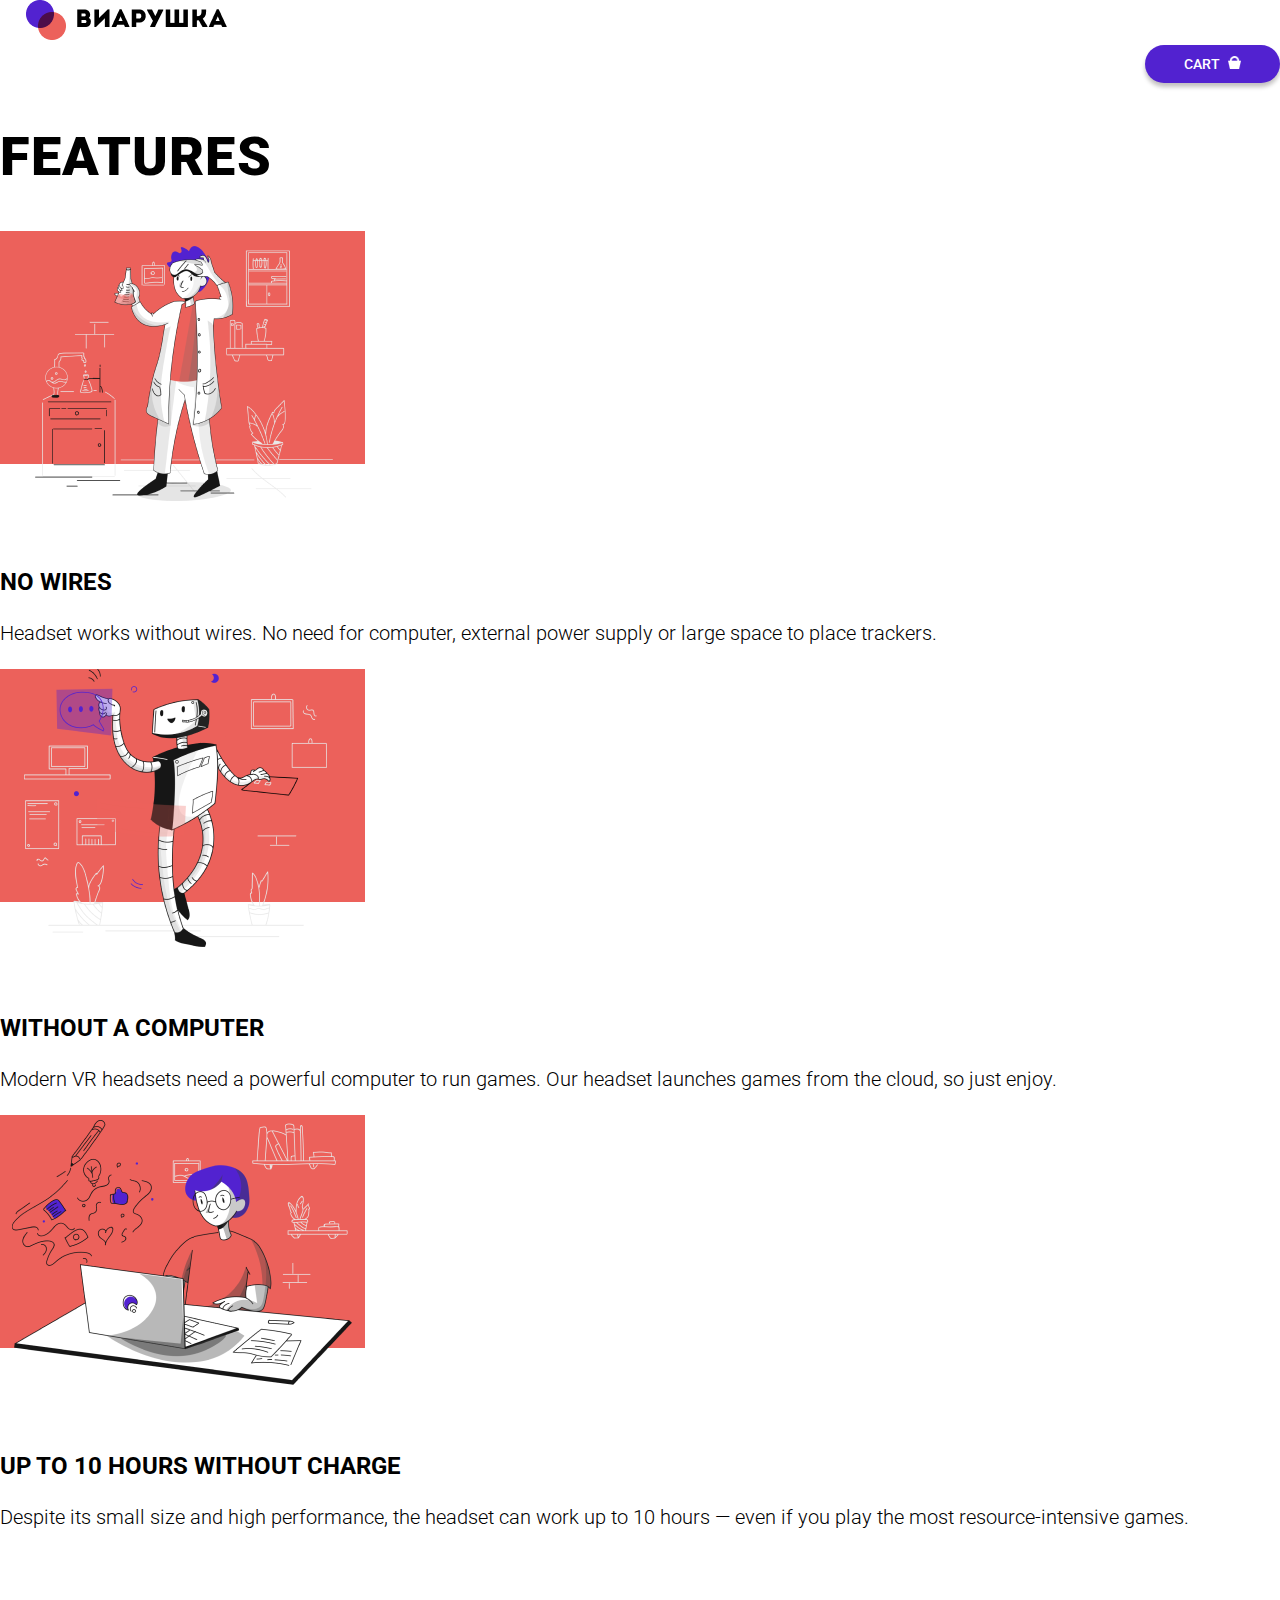
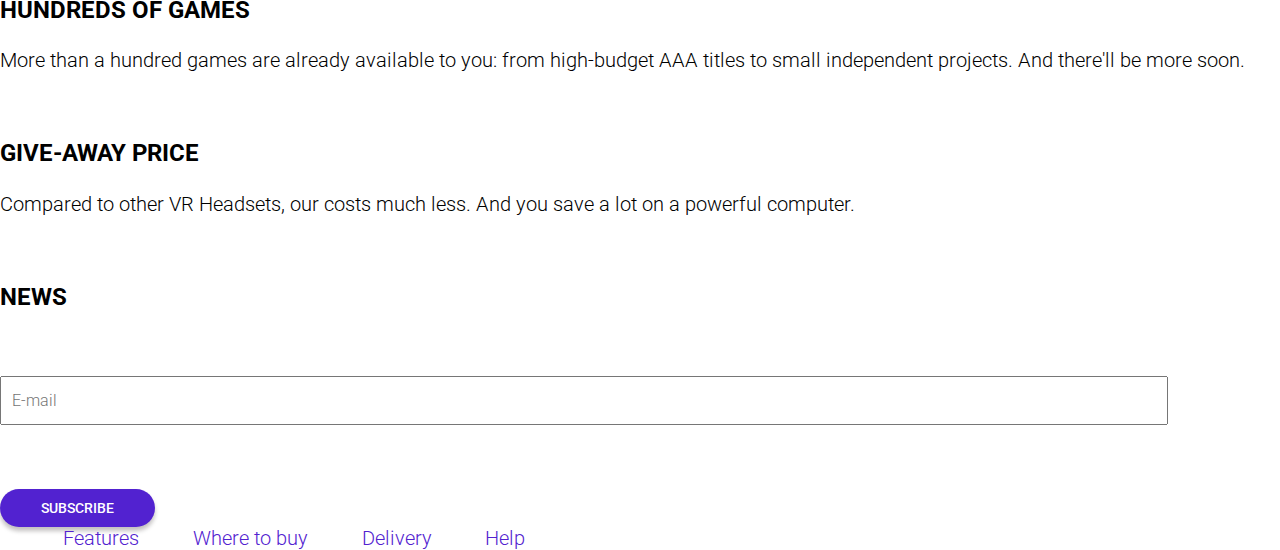
==== features.html @ fe31ebff "upd" ====
<!DOCTYPE html>
<html lang="en">
  <head>
    <meta charset="UTF-8" />
    <meta http-equiv="X-UA-Compatible" content="IE=edge" />
    <meta name="viewport" content="width=device-width, initial-scale=1" />
    <title>Viarushka</title>
    <link rel="shortcut icon" href="assets/images/sign.png" />
    <link rel="preconnect" href="https://fonts.googleapis.com" />
    <link rel="preconnect" href="https://fonts.gstatic.com" crossorigin />
    <link
      href="https://fonts.googleapis.com/css2?family=Roboto:wght@300;500;700;900&display=swap"
      rel="stylesheet"
    />
    <link rel="stylesheet" href="assets/styles/normalize.css" />
    <link rel="stylesheet" href="assets/styles/styles.css" />
  </head>
  <body>
    <div class="features">
      <div class="logo">
        <a class="navigation--link" href="index.html">
          <img
            class="logo--img"
            src="assets/images/logo.png"
            alt="company logo"
          />
        </a>
      </div>
      <div class="button">
        <button class="button-size-s">
          Cart
          <img
            class="button-icon"
            src="assets/images/shopping-cart-icon.png"
            alt="shapping cart icon"
          />
        </button>
      </div>

      <h1 class="features--title">Features</h1>
      <div class="features--box1">
        <div class="innerbox">
          <img
            class="opportinities--img"
            src="assets/images/features-1.png"
            alt="scientist"
          />
          <h2>No wires</h2>
          <p>
            Headset works without wires. No need for computer, external power
            supply or large space to place trackers.
          </p>
        </div>
      </div>
      <div class="features--box2">
        <div class="innerbox">
          <img
            class="opportinities--img"
            src="assets/images/features-2.png"
            alt="robot"
          />
          <h2>Without a computer</h2>
          <p>
            Modern VR headsets need a powerful computer to run games. Our
            headset launches games from the cloud, so just enjoy.
          </p>
        </div>
      </div>
      <div class="features--box3">
        <div class="innerbox">
          <img
            class="opportinities--img"
            src="assets/images/features-3.png"
            alt="person working on laptop"
          />
          <h2>Up to 10 hours without charge</h2>
          <p>
            Despite its small size and high performance, the headset can work up
            to 10 hours — even if you play the most resource-intensive games.
          </p>
        </div>
      </div>
      <div class="features--box4">
        <div class="innerbox-small">
          <h2>Hundreds of games</h2>
          <p>
            More than a hundred games are already available to you: from
            high-budget AAA titles to small independent projects. And there'll
            be more soon.
          </p>
        </div>
      </div>
      <div class="features--box5">
        <div class="innerbox-small">
          <h2>Give-away price</h2>
          <p>
            Compared to other VR Headsets, our costs much less. And you save a
            lot on a powerful computer.
          </p>
        </div>
      </div>
      <div class="features--box6">
        <div class="innerbox-small">
          <h2>News</h2>
          <form class="subscribe">
            <input
              class="subscribe--emal"
              type="text"
              placeholder="E-mail"
              name="mail"
              required
            />
            <div><button class="button-size-m">Subscribe</button></div>
          </form>
        </div>
      </div>

      <nav class="navigation">
        <a
          class="navigation--link"
          id="features-navigation"
          href="features.html"
          >Features</a
        >
        <a class="navigation--link" id="features-navigation" href="#"
          >Where to buy</a
        >
        <a class="navigation--link" id="features-navigation" href="#"
          >Delivery</a
        >
        <a class="navigation--link" id="features-navigation" href="#">Help</a>
      </nav>
    </div>
  </body>
</html>
---- assets/styles/styles.css ----
/*Positioning- Homepage ============================================*/

.header {
  display: grid;
  min-height: 100vh;
  grid-template-columns: 5% repeat(2, 45%) 5%;
  gap: 0px 0px;
  grid-template-areas:
    ". logo button ."
    ". . . ."
    ". header--title header--imagecontainer ."
    ". header--intro header--imagecontainer ."
    ". header--button header--imagecontainer ."
    ". navigation navigation ."
    ". . . .";
}

.logo {
  grid-area: logo;
  align-self: end;
}

.button {
  justify-self: end;
  align-self: end;
}

.header--title {
  grid-area: header--title;
  padding-left: 10%;
  padding-right: 10%;
  align-self: center;
}

.header--intro {
  grid-area: header--intro;
  padding-left: 10%;
  padding-right: 10%;
  align-content: center;
}

.header--button {
  grid-area: header--button;
  padding-left: 10%;
}

.header--imagecontainer {
  grid-area: header--imagecontainer;
  margin-top: -5%;
}

.navigation {
  grid-area: navigation;
  align-self: end;
  margin-left: 3%;
}

a.navigation--link {
  padding-left: 2%;
  padding-right: 2%;
}

@media screen and (max-width: 1023px) {
  .header {
    display: grid;
    min-height: 100vh;
    margin: 16px 0px;
    grid-template-columns: 5% repeat(2, 45%) 5%;
    gap: 0px 0px;
    grid-template-areas:
      ". logo button ."
      ". . . ."
      ". header--title header--title ."
      ". header--imagecontainer header--imagecontainer ."
      ". header--intro header--intro ."
      ". header--button  header--button ."
      ". navigation navigation ."
      ". . . .";
  }

  .header--title,
  .header--intro {
    padding-left: 0;
    padding-right: 0;
    text-align: center;
  }

  .header--imagecontainer {
    margin: 0px 24px;
  }

  .header--button {
    display: flex;
    padding-left: 0;
    justify-content: center;
  }

  .navigation {
    margin-left: 3%;
    display: flex;
    justify-content: center;
    margin-top: 12px;
  }

  .button {
    align-self: start;
  }
}

/*Позиционирование: гриды; отстпупы-поля; выравнивание - Страница "Возможности" (то, что не вошло в предыд.)==========*/
.opportunities {
  display: grid;
  min-height: 100vh;
  display: grid;
  grid-template-columns: 5% 10% repeat(2, 18% 8%) 18% 10% 5%;
  gap: 0px 0px;
  grid-template-areas:
    ". logo . . . . button button ."
    ". . opportunities--title opportunities--title opportunities--title . . . ."
    ". . opportunities--box1 . opportunities--box2 . opportunities--box3 . ."
    ". . . . . . . . ."
    ". . opportunities--box4 . opportunities--box5 . opportunities--box6 . ."
    ". navigation navigation navigation navigation navigation navigation . ."
    ". . . . . . . . .";
}

.logo {
  grid-area: logo;
}

.button {
  grid-area: button;
}

.opportunities--title {
  grid-area: opportunities--title;
  margin-top: 0px;
  margin-bottom: 0px;
  align-self: center;
}

.opportunities--box1 {
  grid-area: opportunities--box1;
}

.opportunities--box2 {
  grid-area: opportunities--box2;
}

.opportunities--box3 {
  grid-area: opportunities--box3;
}

.opportunities--box4 {
  grid-area: opportunities--box4;
}

.opportunities--box5 {
  grid-area: opportunities--box5;
}

.opportunities--box6 {
  grid-area: opportunities--box6;
  color: white;
  background-color: #ec615b;
  padding-left: 5%;
}

.button_size-m {
  margin-left: 10%;
}

.navigation {
  grid-area: navigation;
  align-self: end;
}

/*Типографика ========================================================================================================*/
h1 {
  font-family: "Roboto", sans-serif;
  font-style: normal;
  text-transform: uppercase;
  line-height: 140%;
  letter-spacing: 0.02em;
  font-weight: 900;
  font-size: 3.375rem;
  text-align: left;
}

h1.opportunities--title {
  font-weight: 700;
  font-size: 2.625em;
}

h2 {
  font-family: "Roboto", sans-serif;
  font-style: normal;
  text-transform: uppercase;
  font-weight: 700;
  font-size: 1.5em;
  text-align: left;
  margin-top: 5%;
  margin-bottom: 0px;
}

p {
  font-family: "Roboto", sans-serif;
  font-style: normal;
  font-weight: 300;
  font-size: 1.25rem;
  line-height: 160%;
  text-align: left;
}

p.header--intro {
  font-size: 1.875em;
}

a.navigation--link {
  font-family: "Roboto", sans-serif;
  font-style: normal;
  font-weight: 300;
  font-size: 1.25em;
  text-align: left;
  text-decoration: none;
  color: #5222d0;
}

#opportunities-navigation {
  color: #000000;
}

.subscribe--emal {
  font-family: "Roboto", sans-serif;
  font-style: normal;
  font-weight: 300;
  font-size: 1em;
  line-height: 160%;
  text-align: left;
}

/*Оформление: кнопки =================================================================================================*/
.button-size-s,
.button-size-m,
.button-size-l {
  outline: none;
  padding: 10px 20px;
  border-radius: 100px;
  font-family: "Roboto", sans-serif;
  font-style: normal;
  font-weight: 500;
  border: none;
  color: #ffffff;
  text-transform: uppercase;
  background: #5222d0;
  box-shadow: 0px 4px 4px rgba(17, 8, 8, 0.25);
  margin: auto;
}

.button-size-s {
  width: 135px;
  height: 38px;
  font-size: 0.875em;
}

.button-size-m {
  width: 155px;
  height: 38px;
  font-size: 0.875em;
}

.button-size-l {
  width: 270px;
  height: 84px;
  font-size: 2.1875em;
}

/*Оформление: картинки ===============================================================================================*/
.logo--img {
  max-width: 100%;
}

.header--img {
  max-width: 100%;
}

.opportinities--img {
  max-width: 100%;
}

.button-icon {
  height: 70%;
  padding-left: 5px;
}

.button-bigicon {
  height: 45%;
  padding-left: 5px;
}

/*Оформление: все остальное ==========================================================================================*/
.subscribe--emal {
  width: 90%;
  margin: 5% 5% 5% 0%;
  padding-top: 10px;
  padding-bottom: 10px;
  padding-left: 10px;
}
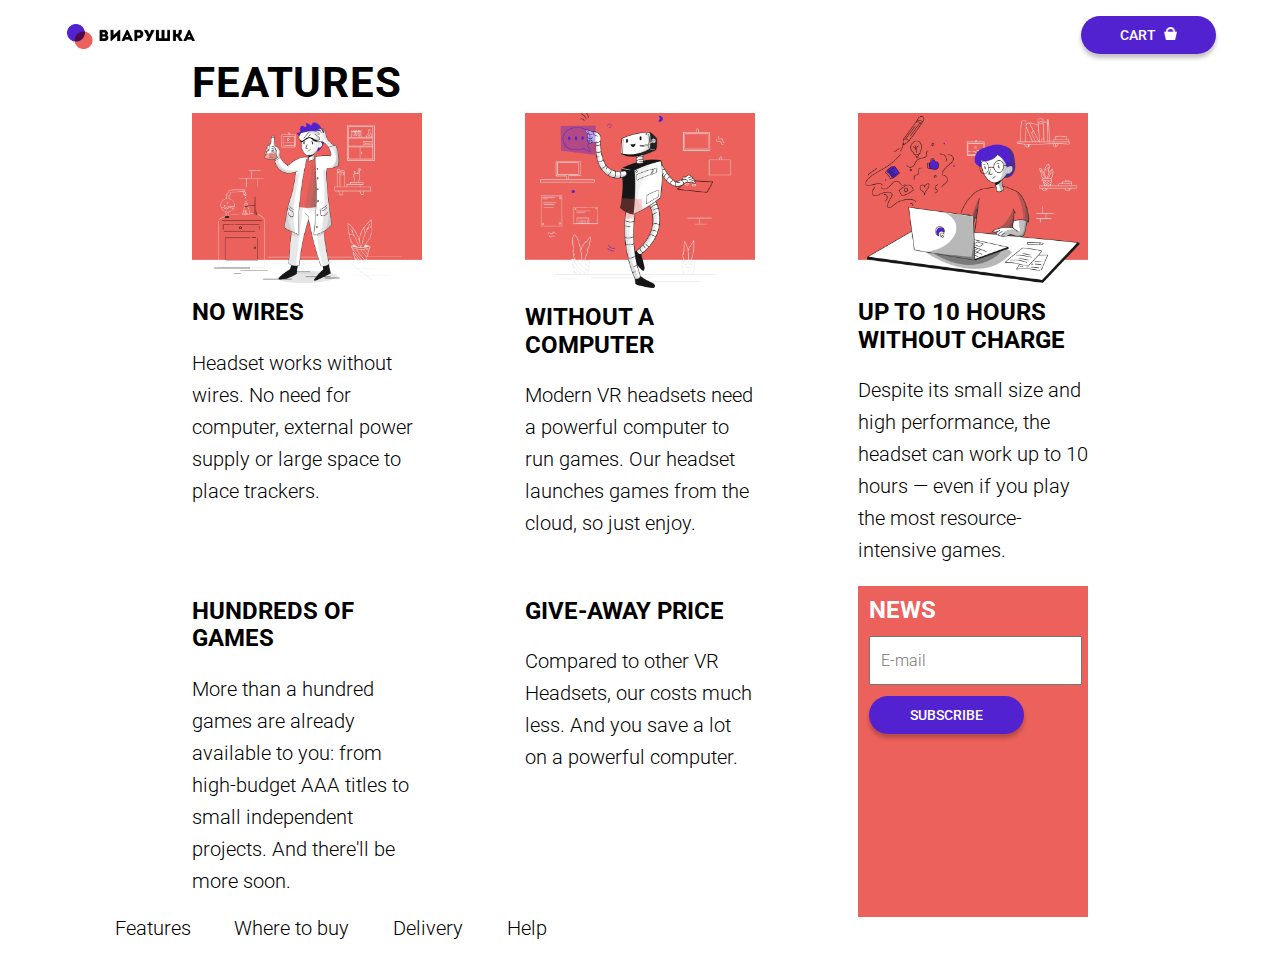
==== commit 6669de1f: "upd features" ====
--- a/features.html
+++ b/features.html
@@ -41,7 +41,7 @@
       <div class="features--box1">
         <div class="innerbox">
           <img
-            class="opportinities--img"
+            class="features--img"
             src="assets/images/features-1.png"
             alt="scientist"
           />
@@ -55,7 +55,7 @@
       <div class="features--box2">
         <div class="innerbox">
           <img
-            class="opportinities--img"
+            class="features--img"
             src="assets/images/features-2.png"
             alt="robot"
           />
@@ -69,7 +69,7 @@
       <div class="features--box3">
         <div class="innerbox">
           <img
-            class="opportinities--img"
+            class="features--img"
             src="assets/images/features-3.png"
             alt="person working on laptop"
           />
--- a/assets/styles/styles.css
+++ b/assets/styles/styles.css
@@ -108,18 +108,18 @@
 }
 
 /*Позиционирование: гриды; отстпупы-поля; выравнивание - Страница "Возможности" (то, что не вошло в предыд.)==========*/
-.opportunities {
+.features {
   display: grid;
   min-height: 100vh;
   display: grid;
   grid-template-columns: 5% 10% repeat(2, 18% 8%) 18% 10% 5%;
-  gap: 0px 0px;
+  margin: 16px 0px;
   grid-template-areas:
     ". logo . . . . button button ."
-    ". . opportunities--title opportunities--title opportunities--title . . . ."
-    ". . opportunities--box1 . opportunities--box2 . opportunities--box3 . ."
+    ". . features--title features--title features--title . . . ."
+    ". . features--box1 . features--box2 . features--box3 . ."
     ". . . . . . . . ."
-    ". . opportunities--box4 . opportunities--box5 . opportunities--box6 . ."
+    ". . features--box4 . features--box5 . features--box6 . ."
     ". navigation navigation navigation navigation navigation navigation . ."
     ". . . . . . . . .";
 }
@@ -132,35 +132,35 @@
   grid-area: button;
 }
 
-.opportunities--title {
-  grid-area: opportunities--title;
+.features--title {
+  grid-area: features--title;
   margin-top: 0px;
   margin-bottom: 0px;
   align-self: center;
 }
 
-.opportunities--box1 {
-  grid-area: opportunities--box1;
-}
-
-.opportunities--box2 {
-  grid-area: opportunities--box2;
-}
-
-.opportunities--box3 {
-  grid-area: opportunities--box3;
-}
-
-.opportunities--box4 {
-  grid-area: opportunities--box4;
-}
-
-.opportunities--box5 {
-  grid-area: opportunities--box5;
-}
-
-.opportunities--box6 {
-  grid-area: opportunities--box6;
+.features--box1 {
+  grid-area: features--box1;
+}
+
+.features--box2 {
+  grid-area: features--box2;
+}
+
+.features--box3 {
+  grid-area: features--box3;
+}
+
+.features--box4 {
+  grid-area: features--box4;
+}
+
+.features--box5 {
+  grid-area: features--box5;
+}
+
+.features--box6 {
+  grid-area: features--box6;
   color: white;
   background-color: #ec615b;
   padding-left: 5%;
@@ -173,6 +173,33 @@
 .navigation {
   grid-area: navigation;
   align-self: end;
+}
+
+@media screen and (max-width: 1023px) {
+  .features {
+    display: grid;
+    min-height: 100vh;
+    display: grid;
+    gap: 0;
+    margin: 24px 0px;
+    grid-template-columns: 5% 44% 44% 5%;
+    grid-template-areas:
+      ". logo button ."
+      ". features--title features--title ."
+      ". features--box1 features--box2 ."
+      ". features--box3 features--box4 ."
+      ". features--box3 features--box5 ."
+      ". features--box6 features--box6 ."
+      ". navigation navigation .";
+  }
+
+  .features--box1,
+  .features--box3 {
+    margin-right: 24px;
+  }
+  .features--box6 {
+    padding: 5%;
+  }
 }
 
 /*Типографика ========================================================================================================*/
@@ -187,7 +214,7 @@
   text-align: left;
 }
 
-h1.opportunities--title {
+h1.features--title {
   font-weight: 700;
   font-size: 2.625em;
 }
@@ -226,7 +253,7 @@
   color: #5222d0;
 }
 
-#opportunities-navigation {
+#features-navigation {
   color: #000000;
 }
 
@@ -254,7 +281,6 @@
   text-transform: uppercase;
   background: #5222d0;
   box-shadow: 0px 4px 4px rgba(17, 8, 8, 0.25);
-  margin: auto;
 }
 
 .button-size-s {
@@ -281,11 +307,11 @@
 }
 
 .header--img {
-  max-width: 100%;
-}
-
-.opportinities--img {
-  max-width: 100%;
+  width: 100%;
+}
+
+.features--img {
+  width: 100%;
 }
 
 .button-icon {
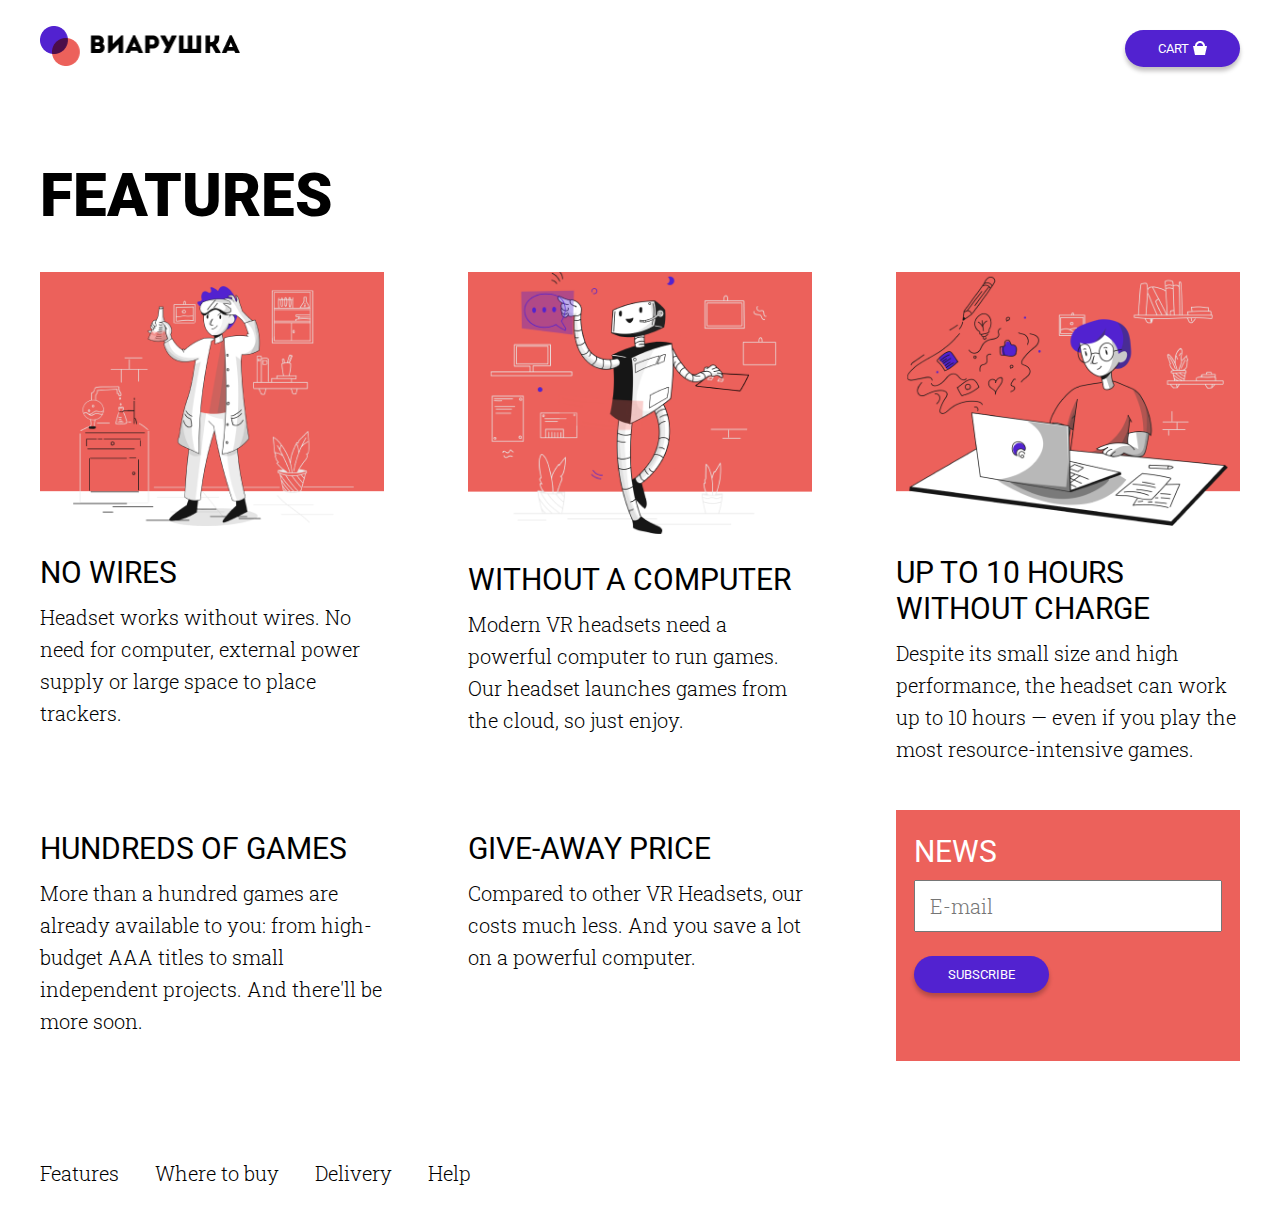
==== commit 6cf6a53b: "upd styles" ====
--- a/features.html
+++ b/features.html
@@ -6,130 +6,133 @@
     <meta name="viewport" content="width=device-width, initial-scale=1" />
     <title>Viarushka</title>
     <link rel="shortcut icon" href="assets/images/sign.png" />
-    <link rel="preconnect" href="https://fonts.googleapis.com" />
-    <link rel="preconnect" href="https://fonts.gstatic.com" crossorigin />
-    <link
-      href="https://fonts.googleapis.com/css2?family=Roboto:wght@300;500;700;900&display=swap"
-      rel="stylesheet"
-    />
     <link rel="stylesheet" href="assets/styles/normalize.css" />
     <link rel="stylesheet" href="assets/styles/styles.css" />
   </head>
   <body>
-    <div class="features">
-      <div class="logo">
-        <a class="navigation--link" href="index.html">
-          <img
-            class="logo--img"
-            src="assets/images/logo.png"
-            alt="company logo"
-          />
-        </a>
-      </div>
-      <div class="button">
-        <button class="button-size-s">
-          Cart
-          <img
-            class="button-icon"
-            src="assets/images/shopping-cart-icon.png"
-            alt="shapping cart icon"
-          />
-        </button>
-      </div>
+    <div class="wrapper">
+      <header class="header">
+        <div class="header--logo logo">
+          <a href="index.html">
+            <img
+              class="logo--img"
+              src="assets/images/logo.png"
+              alt="company logo"
+            />
+          </a>
+        </div>
+        <div class="header--button">
+          <button class="button">
+            Cart
+            <img
+              class="button--icon"
+              src="assets/images/shopping-cart-icon.png"
+              alt="shapping cart icon"
+            />
+          </button>
+        </div>
+      </header>
+      <main class="main main--features features">
+        <h1 class="features--title title">Features</h1>
+        <div class="features--container">
+          <section class="features--item item">
+            <img
+              class="item--image"
+              src="assets/images/features-1.png"
+              alt="scientist"
+            />
+            <h2 class="item--title title title-size-s">No wires</h2>
+            <p class="item--text">
+              Headset works without wires. No need for computer, external power
+              supply or large space to place trackers.
+            </p>
+          </section>
 
-      <h1 class="features--title">Features</h1>
-      <div class="features--box1">
-        <div class="innerbox">
-          <img
-            class="features--img"
-            src="assets/images/features-1.png"
-            alt="scientist"
-          />
-          <h2>No wires</h2>
-          <p>
-            Headset works without wires. No need for computer, external power
-            supply or large space to place trackers.
-          </p>
+          <section class="features--item item">
+            <img
+              class="item--image"
+              src="assets/images/features-2.png"
+              alt="robot"
+            />
+            <h2 class="item--title title title-size-s">Without a computer</h2>
+            <p class="item--text">
+              Modern VR headsets need a powerful computer to run games. Our
+              headset launches games from the cloud, so just enjoy.
+            </p>
+          </section>
+
+          <section class="features--item item">
+            <img
+              class="item--image"
+              src="assets/images/features-3.png"
+              alt="person working on laptop"
+            />
+            <h2 class="item--title title title-size-s">
+              Up to 10 hours without charge
+            </h2>
+            <p class="item--text">
+              Despite its small size and high performance, the headset can work
+              up to 10 hours — even if you play the most resource-intensive
+              games.
+            </p>
+          </section>
+
+          <section class="features--item item">
+            <h2 class="item--title title title-size-s">Hundreds of games</h2>
+            <p class="item--text">
+              More than a hundred games are already available to you: from
+              high-budget AAA titles to small independent projects. And there'll
+              be more soon.
+            </p>
+          </section>
+
+          <section class="features--item item">
+            <h2 class="item--title title title-size-s">Give-away price</h2>
+            <p class="item--text">
+              Compared to other VR Headsets, our costs much less. And you save a
+              lot on a powerful computer.
+            </p>
+          </section>
+
+          <section class="features--item item item-bgcolor-red">
+            <h2 class="item--title title title-size-s title-color-white">
+              News
+            </h2>
+            <form class="features--subscribe subscribe">
+              <input
+                class="subscribe--emal"
+                type="text"
+                placeholder="E-mail"
+                name="mail"
+                required
+              />
+              <div>
+                <button class="subscribe--button button button-size-m">
+                  Subscribe
+                </button>
+              </div>
+            </form>
+          </section>
         </div>
-      </div>
-      <div class="features--box2">
-        <div class="innerbox">
-          <img
-            class="features--img"
-            src="assets/images/features-2.png"
-            alt="robot"
-          />
-          <h2>Without a computer</h2>
-          <p>
-            Modern VR headsets need a powerful computer to run games. Our
-            headset launches games from the cloud, so just enjoy.
-          </p>
-        </div>
-      </div>
-      <div class="features--box3">
-        <div class="innerbox">
-          <img
-            class="features--img"
-            src="assets/images/features-3.png"
-            alt="person working on laptop"
-          />
-          <h2>Up to 10 hours without charge</h2>
-          <p>
-            Despite its small size and high performance, the headset can work up
-            to 10 hours — even if you play the most resource-intensive games.
-          </p>
-        </div>
-      </div>
-      <div class="features--box4">
-        <div class="innerbox-small">
-          <h2>Hundreds of games</h2>
-          <p>
-            More than a hundred games are already available to you: from
-            high-budget AAA titles to small independent projects. And there'll
-            be more soon.
-          </p>
-        </div>
-      </div>
-      <div class="features--box5">
-        <div class="innerbox-small">
-          <h2>Give-away price</h2>
-          <p>
-            Compared to other VR Headsets, our costs much less. And you save a
-            lot on a powerful computer.
-          </p>
-        </div>
-      </div>
-      <div class="features--box6">
-        <div class="innerbox-small">
-          <h2>News</h2>
-          <form class="subscribe">
-            <input
-              class="subscribe--emal"
-              type="text"
-              placeholder="E-mail"
-              name="mail"
-              required
-            />
-            <div><button class="button-size-m">Subscribe</button></div>
-          </form>
-        </div>
-      </div>
-
-      <nav class="navigation">
-        <a
-          class="navigation--link"
-          id="features-navigation"
-          href="features.html"
-          >Features</a
-        >
-        <a class="navigation--link" id="features-navigation" href="#"
-          >Where to buy</a
-        >
-        <a class="navigation--link" id="features-navigation" href="#"
-          >Delivery</a
-        >
-        <a class="navigation--link" id="features-navigation" href="#">Help</a>
-      </nav>
+      </main>
+      <footer class="footer">
+        <nav class="footer--navigation navigation">
+          <a
+            class="navigation--link navigation--link-color-black"
+            href="features.html"
+            >Features</a
+          >
+          <a class="navigation--link navigation--link-color-black" href="#"
+            >Where to buy</a
+          >
+          <a class="navigation--link navigation--link-color-black" href="#"
+            >Delivery</a
+          >
+          <a class="navigation--link navigation--link-color-black" href="#"
+            >Help</a
+          >
+        </nav>
+      </footer>
     </div>
   </body>
 </html>
--- a/assets/styles/styles.css
+++ b/assets/styles/styles.css
@@ -1,334 +1,318 @@
-/*Positioning- Homepage ============================================*/
+@import url("https://fonts.googleapis.com/css2?family=Roboto+Slab:wght@300&family=Roboto:wght@400;900&display=swap");
+body {
+  min-width: 350px;
+}
+/* Layout ==================================== */
+.wrapper {
+  display: grid;
+  width: 100%;
+  height: 100%;
+  min-width: 100vw;
+  min-height: 100vh;
+  padding: 1rem 0;
+  grid-template-columns: minmax(1rem, 1fr) minmax(auto, 1200px) minmax(
+      1rem,
+      1fr
+    );
+  grid-template-rows: minmax(64px, auto) 1fr minmax(64px, auto);
+  grid-template-areas:
+    ".header."
+    ".main."
+    ".footer.";
+}
 
 .header {
-  display: grid;
-  min-height: 100vh;
-  grid-template-columns: 5% repeat(2, 45%) 5%;
-  gap: 0px 0px;
-  grid-template-areas:
-    ". logo button ."
-    ". . . ."
-    ". header--title header--imagecontainer ."
-    ". header--intro header--imagecontainer ."
-    ". header--button header--imagecontainer ."
-    ". navigation navigation ."
-    ". . . .";
-}
-
-.logo {
-  grid-area: logo;
-  align-self: end;
-}
-
+  grid-area: header;
+}
+
+.main {
+  grid-area: main;
+  margin-bottom: 80px;
+}
+
+.footer {
+  grid-area: footer;
+}
+
+/* Header Section ============================ */
+.header {
+  display: grid;
+  grid-template-columns: repeat(2, 1fr);
+  align-items: center;
+}
+
+.header--logo {
+  display: flex;
+  max-width: 200px;
+}
+
+.header--button {
+  display: flex;
+  justify-content: flex-end;
+}
+
+@media screen and (max-width: 1023px) {
+  .header--logo {
+    max-width: 115px;
+  }
+}
+
+/* Footer Section ============================ */
+.footer {
+  display: grid;
+  align-items: center;
+}
+
+.navigation--link {
+  margin-right: 2rem;
+}
+
+/* Main Section on Index Page ================ */
+.index {
+  display: grid;
+  grid-template-columns: repeat(auto-fit, minmax(460px, 1fr));
+  gap: 64px;
+  align-items: center;
+  justify-content: center;
+}
+
+.index--content {
+  display: grid;
+  justify-items: start;
+}
+
+.index--image {
+  display: grid;
+  max-width: 600px;
+}
+
+.index--image img {
+  max-width: 100%;
+  width: 100%;
+  height: 100%;
+  object-fit: contain;
+}
+
+.index--title {
+  margin-bottom: 40px;
+}
+
+.index--intro {
+  margin-bottom: 32px;
+}
+
+@media screen and (max-width: 1023px) {
+  .index {
+    justify-items: center;
+  }
+
+  .index--content {
+    grid-row: 2;
+    justify-items: center;
+  }
+
+  .index--title {
+    margin-bottom: 20px;
+  }
+
+  .index--image {
+    grid-row: 1;
+  }
+
+  .index--intro {
+    text-align: center;
+  }
+}
+
+/* Main section on Features page ============= */
+.features--container {
+  display: grid;
+  grid-template-columns: repeat(auto-fit, minmax(320px, 1fr));
+  gap: 42px 84px;
+}
+
+.features--title {
+  margin-top: 80px;
+  margin-bottom: 40px;
+}
+
+.item--image {
+  width: 100%;
+  object-fit: cover;
+  max-width: 100%;
+  margin-bottom: 24px;
+}
+
+.item--title {
+  margin-bottom: 10px;
+}
+
+.item--text {
+  margin-bottom: 24px;
+}
+
+.item-bgcolor-red {
+  background-color: #ec615b;
+  padding: 24px 18px;
+  margin-top: -21px;
+}
+
+.subscribe {
+  display: flex;
+  flex-direction: column;
+}
+
+.subscribe--emal {
+  font-family: "Roboto Slab", serif;
+  font-style: normal;
+  font-size: 20px;
+  font-weight: 300;
+  line-height: 32px;
+  letter-spacing: 0em;
+  text-align: left;
+  color: #000;
+  margin-bottom: 24px;
+  padding: 8px 14px;
+}
+
+@media screen and (max-width: 1023px) {
+  .features--title {
+    margin-top: 40px;
+    margin-bottom: 20px;
+  }
+
+  .features--container {
+    gap: 21px 42px;
+  }
+}
+/* Button ==================================== */
 .button {
-  justify-self: end;
-  align-self: end;
-}
-
-.header--title {
-  grid-area: header--title;
-  padding-left: 10%;
-  padding-right: 10%;
-  align-self: center;
-}
-
-.header--intro {
-  grid-area: header--intro;
-  padding-left: 10%;
-  padding-right: 10%;
-  align-content: center;
-}
-
-.header--button {
-  grid-area: header--button;
-  padding-left: 10%;
-}
-
-.header--imagecontainer {
-  grid-area: header--imagecontainer;
-  margin-top: -5%;
-}
-
-.navigation {
-  grid-area: navigation;
-  align-self: end;
-  margin-left: 3%;
-}
-
-a.navigation--link {
-  padding-left: 2%;
-  padding-right: 2%;
-}
-
-@media screen and (max-width: 1023px) {
-  .header {
-    display: grid;
-    min-height: 100vh;
-    margin: 16px 0px;
-    grid-template-columns: 5% repeat(2, 45%) 5%;
-    gap: 0px 0px;
-    grid-template-areas:
-      ". logo button ."
-      ". . . ."
-      ". header--title header--title ."
-      ". header--imagecontainer header--imagecontainer ."
-      ". header--intro header--intro ."
-      ". header--button  header--button ."
-      ". navigation navigation ."
-      ". . . .";
-  }
-
-  .header--title,
-  .header--intro {
-    padding-left: 0;
-    padding-right: 0;
+  font-family: "Roboto", sans-serif;
+  font-size: 13px;
+  font-style: normal;
+  font-weight: 400;
+  line-height: normal;
+  text-transform: uppercase;
+  background: #5222d0;
+  box-shadow: 0px 4px 4px rgba(17, 8, 8, 0.25);
+  border: none;
+  color: #fff;
+  outline: none;
+  padding: 11px 16px;
+  border-radius: 100px;
+  display: flex;
+  justify-content: center;
+  align-items: center;
+  gap: 4px;
+  min-width: 115px;
+  cursor: pointer;
+  transition: background-color 0.4s, color 0.4s;
+}
+
+.button-size-m {
+  min-width: 135px;
+}
+
+.button-size-l {
+  padding: 21px 32px;
+  font-size: 35px;
+  min-width: 270px;
+  gap: 10px;
+}
+
+.button:hover {
+  background-color: #ec615b;
+  transition: background-color 0.4s;
+}
+
+.button-size-m:hover {
+  background-color: #fff;
+  color: #5222d0;
+  transition: background-color 0.4s, color 0.4s;
+}
+
+@media screen and (max-width: 1023px) {
+  .button-size-l {
+    padding: 16px 28px;
+    font-size: 28px;
+    min-width: 240px;
+  }
+}
+
+/*Title ====================================== */
+.title {
+  color: #000;
+  font-family: "Roboto", sans-serif;
+  font-style: normal;
+  text-transform: uppercase;
+  line-height: 72px;
+  font-weight: 900;
+  font-size: 60px;
+  text-align: left;
+}
+
+.title-size-s {
+  font-size: 30px;
+  font-weight: 400;
+  line-height: 36px;
+}
+
+.title-color-white {
+  color: #fff;
+}
+
+@media screen and (max-width: 1023px) {
+  .title {
+    font-size: 42px;
+    line-height: 42px;
     text-align: center;
   }
 
-  .header--imagecontainer {
-    margin: 0px 24px;
-  }
-
-  .header--button {
-    display: flex;
-    padding-left: 0;
-    justify-content: center;
-  }
-
-  .navigation {
-    margin-left: 3%;
-    display: flex;
-    justify-content: center;
-    margin-top: 12px;
-  }
-
-  .button {
-    align-self: start;
-  }
-}
-
-/*Позиционирование: гриды; отстпупы-поля; выравнивание - Страница "Возможности" (то, что не вошло в предыд.)==========*/
-.features {
-  display: grid;
-  min-height: 100vh;
-  display: grid;
-  grid-template-columns: 5% 10% repeat(2, 18% 8%) 18% 10% 5%;
-  margin: 16px 0px;
-  grid-template-areas:
-    ". logo . . . . button button ."
-    ". . features--title features--title features--title . . . ."
-    ". . features--box1 . features--box2 . features--box3 . ."
-    ". . . . . . . . ."
-    ". . features--box4 . features--box5 . features--box6 . ."
-    ". navigation navigation navigation navigation navigation navigation . ."
-    ". . . . . . . . .";
-}
-
-.logo {
-  grid-area: logo;
-}
-
-.button {
-  grid-area: button;
-}
-
-.features--title {
-  grid-area: features--title;
-  margin-top: 0px;
-  margin-bottom: 0px;
-  align-self: center;
-}
-
-.features--box1 {
-  grid-area: features--box1;
-}
-
-.features--box2 {
-  grid-area: features--box2;
-}
-
-.features--box3 {
-  grid-area: features--box3;
-}
-
-.features--box4 {
-  grid-area: features--box4;
-}
-
-.features--box5 {
-  grid-area: features--box5;
-}
-
-.features--box6 {
-  grid-area: features--box6;
-  color: white;
-  background-color: #ec615b;
-  padding-left: 5%;
-}
-
-.button_size-m {
-  margin-left: 10%;
-}
-
-.navigation {
-  grid-area: navigation;
-  align-self: end;
-}
-
-@media screen and (max-width: 1023px) {
-  .features {
-    display: grid;
-    min-height: 100vh;
-    display: grid;
-    gap: 0;
-    margin: 24px 0px;
-    grid-template-columns: 5% 44% 44% 5%;
-    grid-template-areas:
-      ". logo button ."
-      ". features--title features--title ."
-      ". features--box1 features--box2 ."
-      ". features--box3 features--box4 ."
-      ". features--box3 features--box5 ."
-      ". features--box6 features--box6 ."
-      ". navigation navigation .";
-  }
-
-  .features--box1,
-  .features--box3 {
-    margin-right: 24px;
-  }
-  .features--box6 {
-    padding: 5%;
-  }
-}
-
-/*Типографика ========================================================================================================*/
-h1 {
-  font-family: "Roboto", sans-serif;
-  font-style: normal;
-  text-transform: uppercase;
-  line-height: 140%;
-  letter-spacing: 0.02em;
-  font-weight: 900;
-  font-size: 3.375rem;
-  text-align: left;
-}
-
-h1.features--title {
-  font-weight: 700;
-  font-size: 2.625em;
-}
-
-h2 {
-  font-family: "Roboto", sans-serif;
-  font-style: normal;
-  text-transform: uppercase;
-  font-weight: 700;
-  font-size: 1.5em;
-  text-align: left;
-  margin-top: 5%;
-  margin-bottom: 0px;
-}
-
-p {
-  font-family: "Roboto", sans-serif;
+  .title-size-s {
+    font-size: 26px;
+  }
+}
+
+/* Navigation ================================ */
+.navigation--link {
+  font-family: "Roboto Slab", serif;
   font-style: normal;
   font-weight: 300;
-  font-size: 1.25rem;
-  line-height: 160%;
-  text-align: left;
-}
-
-p.header--intro {
-  font-size: 1.875em;
-}
-
-a.navigation--link {
-  font-family: "Roboto", sans-serif;
-  font-style: normal;
-  font-weight: 300;
-  font-size: 1.25em;
+  font-size: 20px;
   text-align: left;
   text-decoration: none;
   color: #5222d0;
-}
-
-#features-navigation {
-  color: #000000;
-}
-
-.subscribe--emal {
-  font-family: "Roboto", sans-serif;
-  font-style: normal;
+  line-height: 32px;
+  transition: color 0.4s;
+}
+
+.navigation--link-color-black {
+  color: #000;
+}
+
+.navigation--link:hover {
+  color: #ec615b;
+  transition: color 0.4s;
+}
+
+/* Typography ================================ */
+h1,
+h2 {
+  margin: 0;
+}
+
+p {
+  font-family: "Roboto Slab", serif;
+  font-style: normal;
+  font-size: 20px;
   font-weight: 300;
-  font-size: 1em;
-  line-height: 160%;
+  line-height: 32px;
+  letter-spacing: 0em;
   text-align: left;
-}
-
-/*Оформление: кнопки =================================================================================================*/
-.button-size-s,
-.button-size-m,
-.button-size-l {
-  outline: none;
-  padding: 10px 20px;
-  border-radius: 100px;
-  font-family: "Roboto", sans-serif;
-  font-style: normal;
-  font-weight: 500;
-  border: none;
-  color: #ffffff;
-  text-transform: uppercase;
-  background: #5222d0;
-  box-shadow: 0px 4px 4px rgba(17, 8, 8, 0.25);
-}
-
-.button-size-s {
-  width: 135px;
-  height: 38px;
-  font-size: 0.875em;
-}
-
-.button-size-m {
-  width: 155px;
-  height: 38px;
-  font-size: 0.875em;
-}
-
-.button-size-l {
-  width: 270px;
-  height: 84px;
-  font-size: 2.1875em;
-}
-
-/*Оформление: картинки ===============================================================================================*/
-.logo--img {
+  color: #000;
+  margin: 0;
+}
+
+img {
   max-width: 100%;
 }
-
-.header--img {
-  width: 100%;
-}
-
-.features--img {
-  width: 100%;
-}
-
-.button-icon {
-  height: 70%;
-  padding-left: 5px;
-}
-
-.button-bigicon {
-  height: 45%;
-  padding-left: 5px;
-}
-
-/*Оформление: все остальное ==========================================================================================*/
-.subscribe--emal {
-  width: 90%;
-  margin: 5% 5% 5% 0%;
-  padding-top: 10px;
-  padding-bottom: 10px;
-  padding-left: 10px;
-}
